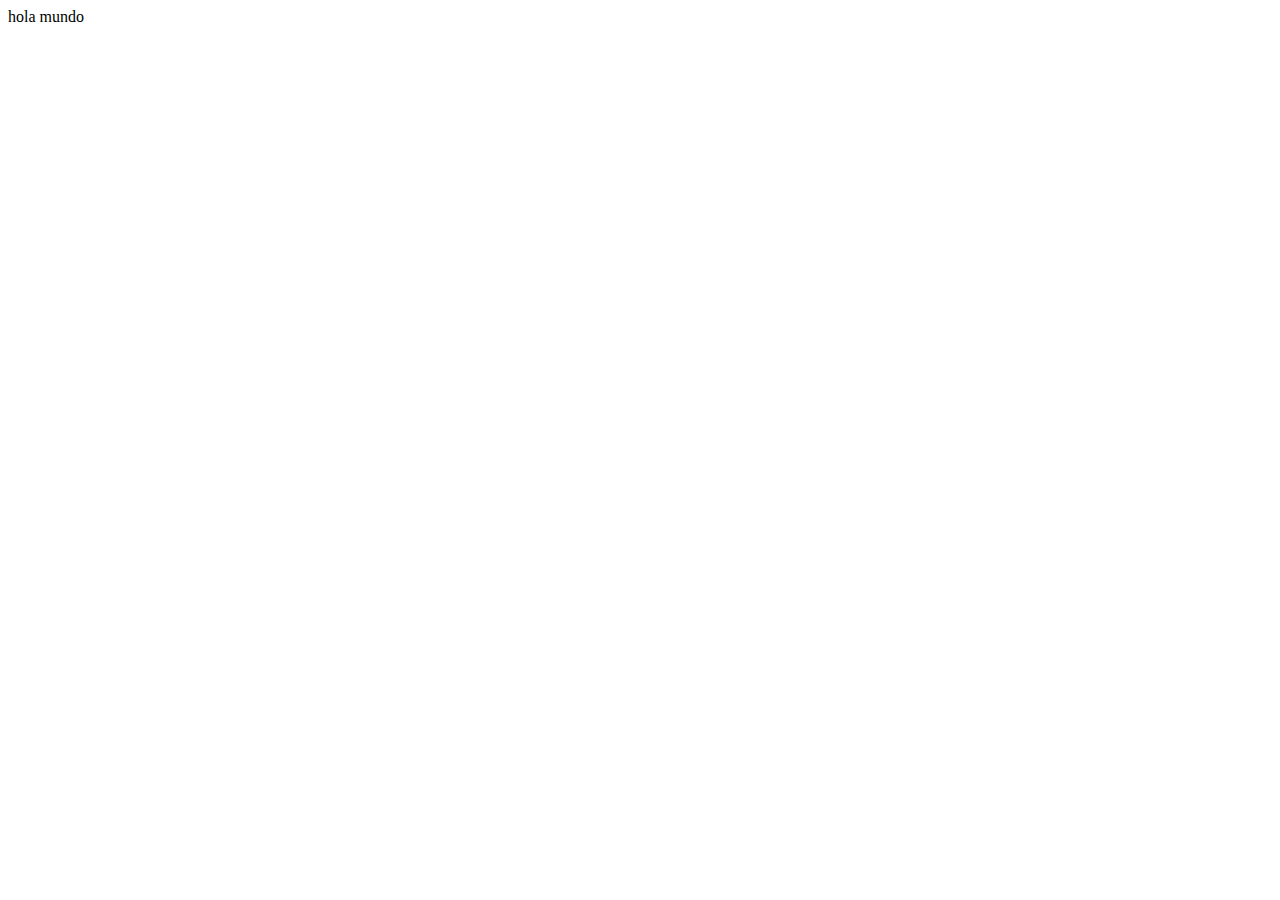
==== clases/3-Twitter/index.html @ 3c1ba461 "[modified] base project" ====
<!DOCTYPE html>
<html lang="en">
  <head>
    <meta charset="UTF-8" />
    <meta http-equiv="X-UA-Compatible" content="IE=edge" />
    <meta name="viewport" content="width=device-width, initial-scale=1.0" />
    <title>Twitter</title>
    <link
      rel="shortcut icon"
      href="./assets/images/icon.png"
      type="image/x-icon"
    />
  </head>
  <body>
    hola mundo
  </body>
</html>
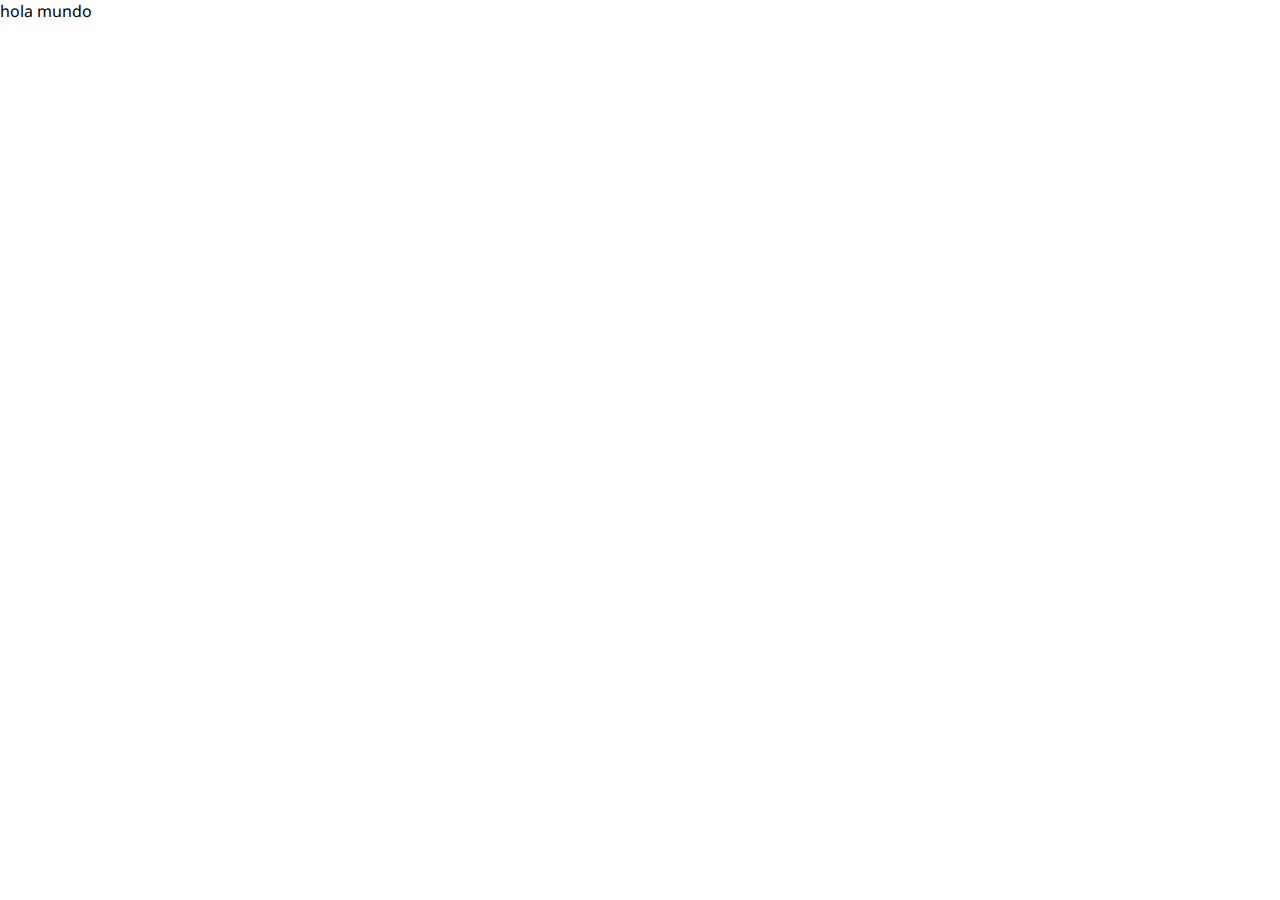
==== commit a23ce0c3: "[modified] add icons pack svg for twitter project" ====
--- a/clases/3-Twitter/index.html
+++ b/clases/3-Twitter/index.html
@@ -10,6 +10,7 @@
       href="./assets/images/icon.png"
       type="image/x-icon"
     />
+    <link rel="stylesheet" href="./assets//css//styles.css" />
   </head>
   <body>
     hola mundo
--- a/clases/3-Twitter/assets/css/styles.css
+++ b/clases/3-Twitter/assets/css/styles.css
@@ -0,0 +1,6 @@
+@import url("https://fonts.googleapis.com/css2?family=Noto+Sans&family=Poppins:wght@500;600&display=swap");
+
+body {
+  margin: 0;
+  font-family: "Noto Sans", sans-serif;
+}
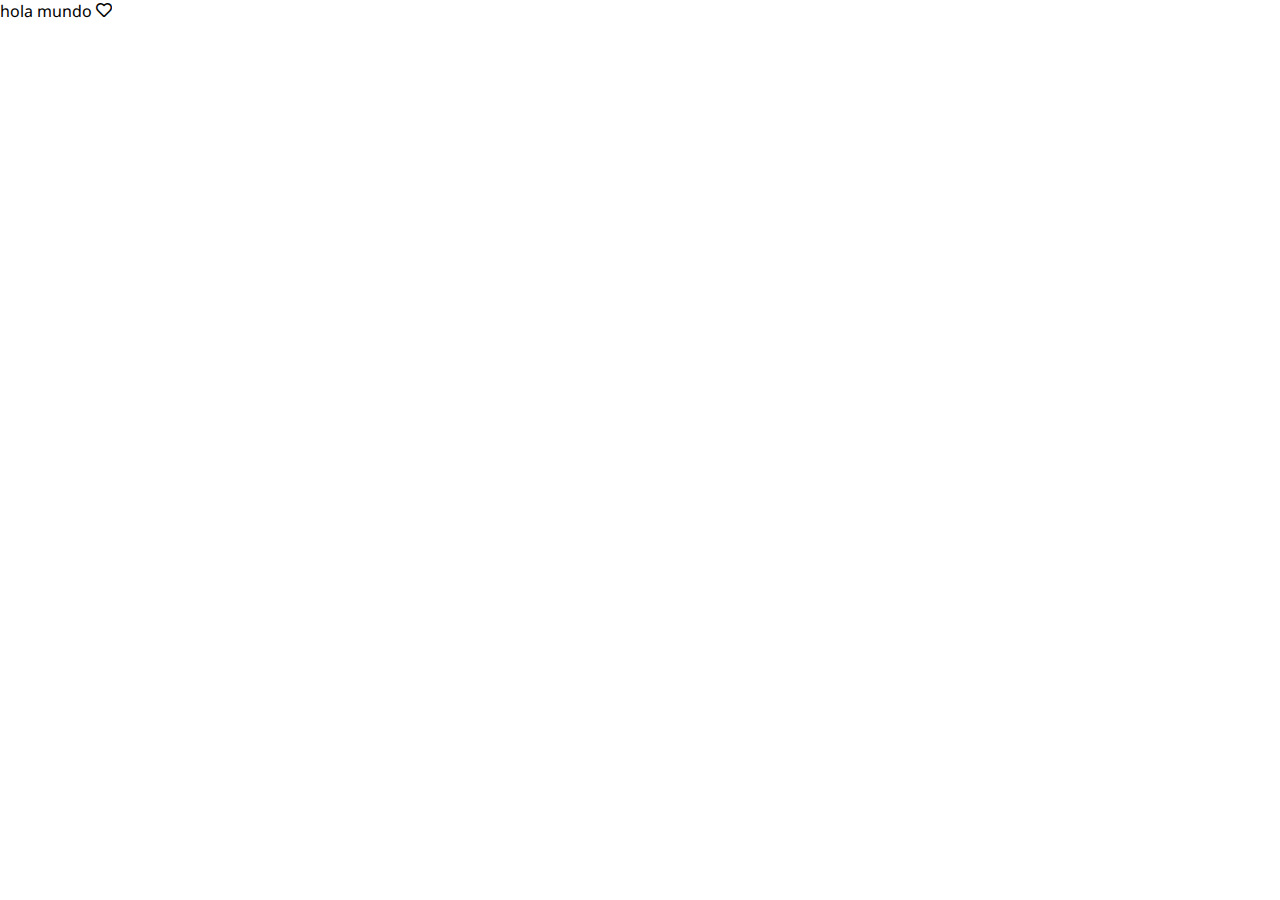
==== commit 0e33735b: "[add] icons from iconmoon app" ====
--- a/clases/3-Twitter/index.html
+++ b/clases/3-Twitter/index.html
@@ -10,9 +10,10 @@
       href="./assets/images/icon.png"
       type="image/x-icon"
     />
-    <link rel="stylesheet" href="./assets//css//styles.css" />
+    <link rel="stylesheet" href="./assets/css/icons.css" />
+    <link rel="stylesheet" href="./assets/css/styles.css" />
   </head>
   <body>
-    hola mundo
+    hola mundo <i class="tab-hearth"></i>
   </body>
 </html>
--- a/clases/3-Twitter/assets/css/icons.css
+++ b/clases/3-Twitter/assets/css/icons.css
@@ -0,0 +1,55 @@
+@font-face {
+  font-family: "twitterab";
+  src: url("../webfonts/twitterab.eot");
+  src: url("../webfonts/twitterab.eot") format("embedded-opentype"),
+    url("../webfonts/twitterab.ttf") format("truetype"),
+    url("../webfonts/twitterab.woff") format("woff"),
+    url("../webfonts/twitterab.svg") format("svg");
+  font-weight: normal;
+  font-style: normal;
+  font-display: block;
+}
+
+[class^="tab-"],
+[class*=" tab-"] {
+  /* use !important to prevent issues with browser extensions that change fonts */
+  font-family: "twitterab" !important;
+  speak: never;
+  font-style: normal;
+  font-weight: normal;
+  font-variant: normal;
+  text-transform: none;
+  line-height: 1;
+
+  /* Better Font Rendering =========== */
+  -webkit-font-smoothing: antialiased;
+  -moz-osx-font-smoothing: grayscale;
+}
+
+.tab-adduser:before {
+  content: "\e900";
+}
+.tab-compass:before {
+  content: "\e901";
+}
+.tab-hearth:before {
+  content: "\e902";
+}
+.tab-house:before {
+  content: "\e903";
+}
+.tab-image:before {
+  content: "\e904";
+}
+.tab-mark:before {
+  content: "\e905";
+}
+.tab-marksolid:before {
+  content: "\e906";
+}
+.tab-message:before {
+  content: "\e907";
+}
+.tab-reload:before {
+  content: "\e908";
+}
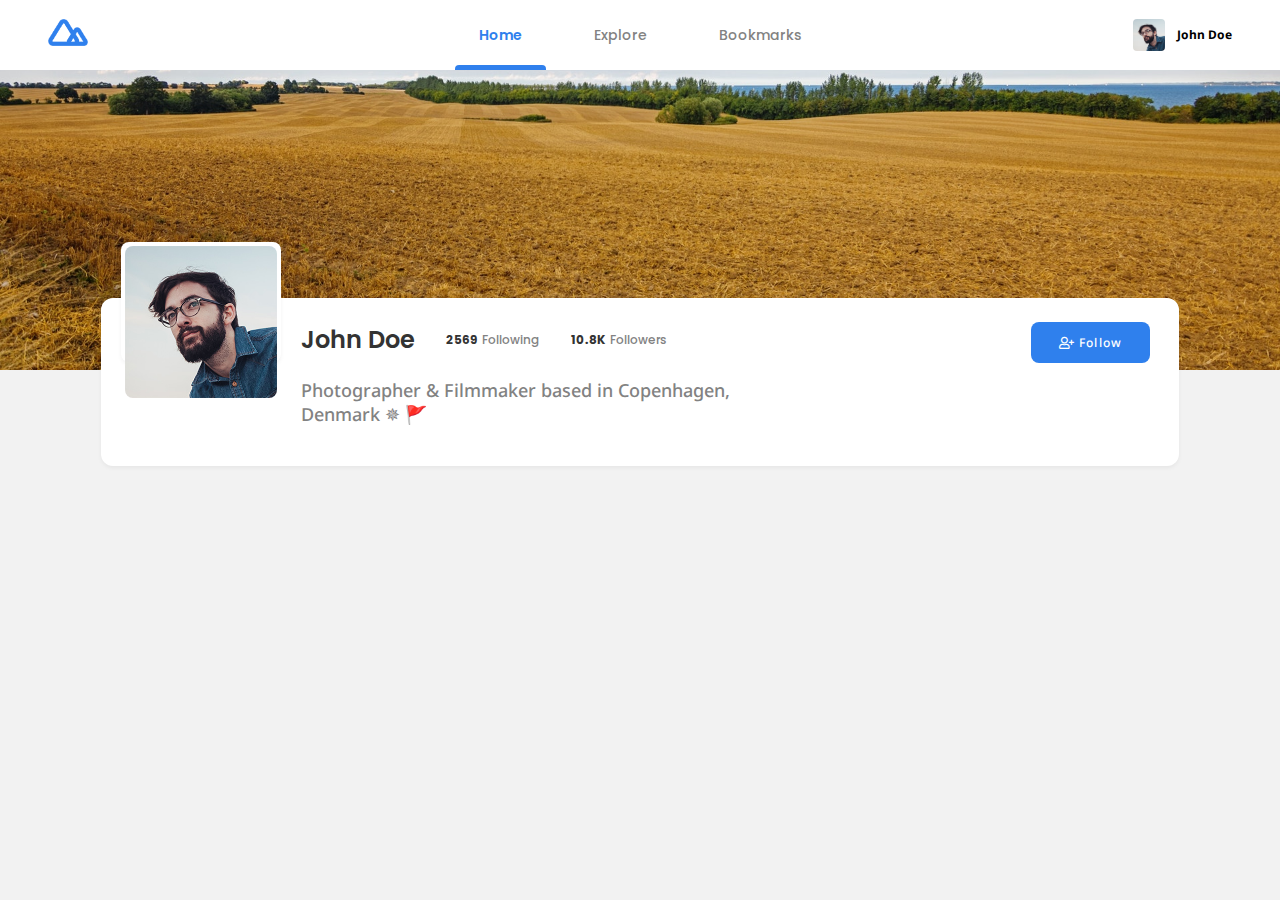
==== commit 89409a01: "[modified] add new profile cotnent" ====
--- a/clases/3-Twitter/index.html
+++ b/clases/3-Twitter/index.html
@@ -14,6 +14,91 @@
     <link rel="stylesheet" href="./assets/css/styles.css" />
   </head>
   <body>
-    hola mundo <i class="tab-hearth"></i>
+    <header class="Header">
+      <div class="Container">
+        <div class="HeaderContent">
+          <a href="#" class="HeaderLogo">
+            <img
+              class="HeaderLogoImage"
+              src="./assets/images/logo.png"
+              alt="Twitter ab"
+            />
+          </a>
+          <nav class="HeaderNav">
+            <ul class="HeaderMenu">
+              <li class="HeaderMenuItem HeaderMenuItem--active">
+                <a href="#" class="HeaderMenuLink">Home</a>
+              </li>
+              <li class="HeaderMenuItem">
+                <a href="#" class="HeaderMenuLink">Explore</a>
+              </li>
+              <li class="HeaderMenuItem">
+                <a href="#" class="HeaderMenuLink">Bookmarks</a>
+              </li>
+            </ul>
+          </nav>
+          <div class="HeaderProfile">
+            <img
+              class="HeaderAvatar"
+              src="./assets/images/person_2.jpg"
+              alt="John Doe"
+            />
+            <h3 class="HeaderProfileName">John Doe</h3>
+          </div>
+        </div>
+      </div>
+    </header>
+
+    <section class="SectionHero">
+      <div class="SectionHeroBanner"></div>
+      <div class="SectionHeroContent">
+        <div class="Container">
+          <div class="SectionHeroProfile">
+            <figure class="SectionHeroProfileAvatar">
+              <img src="./assets/images/person_2.jpg" alt="John Doe" />
+            </figure>
+            <div class="SectionHeroProfileContent">
+              <div class="SectionHeroProfileInfo">
+                <h2 class="SectionHeroProfileName">John Doe</h2>
+                <div class="SectionHeroProfileMeta">
+                  <label class="SectionHeroProfileMetaFollows">
+                    <strong>2569</strong>Following</label
+                  >
+                  <label class="SectionHeroProfileMetaFollows">
+                    <strong>10.8K</strong>Followers</label
+                  >
+                </div>
+              </div>
+              <p class="SectionHeroProfileDescription">
+                Photographer & Filmmaker based in Copenhagen, Denmark ✵ 🚩
+              </p>
+            </div>
+            <div class="SectionHeroProfileActions">
+              <button class="Button Button--blue">
+                <i class="tab-adduser"></i> Follow
+              </button>
+            </div>
+          </div>
+        </div>
+      </div>
+    </section>
+
+    <section class="MobileNav">
+      <ul class="MobileNavMenu">
+        <li class="MobileNavMenuItem">
+          <a href="" class="MobileNavMenuLink">
+            <i class="tab-house"></i>
+          </a>
+        </li>
+        <li class="MobileNavMenuItem MobileNavMenuItem--active">
+          <a href="" class="MobileNavMenuLink"> <i class="tab-compass"></i></a>
+        </li>
+        <li class="MobileNavMenuItem">
+          <a href="" class="MobileNavMenuLink">
+            <i class="tab-marksolid"></i
+          ></a>
+        </li>
+      </ul>
+    </section>
   </body>
 </html>
--- a/clases/3-Twitter/assets/css/styles.css
+++ b/clases/3-Twitter/assets/css/styles.css
@@ -1,6 +1,403 @@
 @import url("https://fonts.googleapis.com/css2?family=Noto+Sans&family=Poppins:wght@500;600&display=swap");
+
+:root {
+  --fontMain: #828282;
+  --fontSecondary: #333333;
+  --focus: #2f80ed;
+  --focusHover: #1b4e92;
+  --black: #4f4f4f;
+  --gray: #bdbdbd;
+  --white: #ffffff;
+  --background: #f2f2f2;
+  --backgroundSecondary: #fafafa;
+}
+
+* {
+  box-sizing: border-box;
+}
 
 body {
   margin: 0;
   font-family: "Noto Sans", sans-serif;
-}
+  background-color: var(--background);
+  font-weight: 500;
+}
+
+h1,
+h2,
+h3,
+h4,
+h5,
+h6 {
+  font-family: "Poppins", sans-serif;
+  margin: 0;
+  font-weight: 600;
+}
+
+a,
+a:visited,
+a:link {
+  text-decoration: none;
+  color: var(--fontMain);
+}
+/*
+* 0.25rem = 4px
+* 0.5rem = 8px
+* 0.75rem = 12px
+* 1rem = 16px
+* 1.5rem = 24px
+* 2rem = 32px
+* 2.5rem = 40px
+* 3.125rem = 50px
+*/
+
+/*
+* Utils
+*/
+
+.Container {
+  margin: 0 auto;
+  width: 100%;
+  max-width: calc(100% - 2rem);
+}
+
+.Button {
+  border: none;
+  appearance: none;
+  font-family: "Noto Sans", sans-serif;
+  display: inline-flex;
+  align-items: center;
+  justify-content: center;
+  border-radius: 0.5rem;
+  font-size: 0.75rem;
+  font-weight: 500;
+  padding: 0.75rem 1.75rem;
+  letter-spacing: 1.125px;
+  cursor: pointer;
+  transition: all 0.25s ease-in-out;
+}
+.Button i {
+  margin: 0 0.25rem 0 0;
+}
+.Button:hover {
+  transform: translateY(-0.25rem);
+  background-color: var(--focusHover);
+  box-shadow: 0 0.25rem 0.5rem 0 rgba(0, 0, 0, 0.15);
+}
+.Button:active {
+  transform: translateY(0);
+  box-shadow: 0 0 0 0 rgb(0, 0, 0);
+}
+.Button--blue {
+  color: var(--white);
+  background-color: var(--focus);
+}
+
+/*
+* Header
+*/
+.Header {
+  height: 4.375rem;
+  display: flex;
+  align-items: center;
+  background-color: var(--white);
+}
+
+.HeaderLogo {
+  display: block;
+  z-index: 2;
+}
+.HeaderLogoImage {
+  max-width: 2.5rem;
+}
+.HeaderContent {
+  display: flex;
+  justify-content: space-between;
+  align-items: center;
+}
+.HeaderAvatar {
+  max-width: 2rem;
+  border-radius: 0.25rem;
+}
+.HeaderNav {
+  display: none;
+  z-index: 1;
+}
+.HeaderProfile {
+  z-index: 2;
+}
+.HeaderProfileName {
+  display: none;
+  font-size: 0.75rem;
+  line-height: 0.75rem;
+  font-family: "Noto Sans", sans-serif;
+  font-weight: 700;
+}
+
+.HeaderMenu {
+  padding: 0;
+  margin: 0;
+  list-style: none;
+  display: flex;
+  align-items: center;
+  justify-content: center;
+  height: 4.375rem;
+}
+.HeaderMenuItem {
+  height: 100%;
+  display: flex;
+  align-items: center;
+  justify-content: center;
+  margin: 0 1.5rem 0 0;
+  position: relative;
+}
+.HeaderMenuItem::before {
+  content: "";
+  position: absolute;
+  background-color: transparent;
+  height: 5px;
+  width: 100%;
+  left: 0;
+  bottom: 0;
+  border-top-left-radius: 0.25rem;
+  border-top-right-radius: 0.25rem;
+}
+.HeaderMenuItem:last-child {
+  margin: 0;
+}
+.HeaderMenuLink {
+  padding: 0 1.5rem;
+  font-family: "Poppins", sans-serif;
+  font-size: 0.875rem;
+  line-height: 0.875rem;
+  font-weight: 500;
+  color: var(--fontMain);
+  display: flex;
+  width: 100%;
+  height: 100%;
+  align-items: center;
+  justify-content: center;
+}
+.HeaderMenuItem:hover .HeaderMenuLink,
+.HeaderMenuItem--active .HeaderMenuLink {
+  color: var(--focus);
+  font-weight: 600;
+}
+.HeaderMenuItem:hover::before,
+.HeaderMenuItem--active::before {
+  background-color: var(--focus);
+}
+
+/*
+* Mobile Nav
+*/
+.MobileNav {
+  position: fixed;
+  bottom: 0;
+  left: 0;
+  width: 100%;
+  background-color: var(--white);
+  padding: 0 0.75rem;
+}
+.MobileNavMenu {
+  list-style: none;
+  padding: 0;
+  margin: 0;
+  display: grid;
+  grid-template: 1fr / repeat(3, 1fr);
+  grid-gap: 0;
+}
+.MobileNavMenuItem {
+  height: 4.375rem;
+  display: flex;
+  align-items: center;
+  justify-content: center;
+  position: relative;
+}
+.MobileNavMenuItem::before {
+  content: "";
+  position: absolute;
+  background-color: transparent;
+  height: 5px;
+  width: 100%;
+  left: 0;
+  bottom: 0;
+  border-top-left-radius: 0.25rem;
+  border-top-right-radius: 0.25rem;
+}
+.MobileNavMenuItem--active::before {
+  background-color: var(--focus);
+}
+
+.MobileNavMenuLink {
+  display: flex;
+  align-items: center;
+  justify-content: center;
+  height: 2.5rem;
+  width: 100%;
+  border-radius: 0.5rem;
+}
+.MobileNavMenuLink:active {
+  background-color: var(--background);
+}
+.MobileNavMenuLink i {
+  font-size: 1.25rem;
+}
+.MobileNavMenuItem--active .MobileNavMenuLink i {
+  color: var(--focus);
+}
+
+/*
+* SectionHero
+*/
+.SectionHero {
+}
+.SectionHeroBanner {
+  min-height: 10.625rem;
+  background-image: url("../images/banner.jpg");
+  background-size: cover;
+  background-position: bottom;
+  background-repeat: no-repeat;
+}
+.SectionHeroContent {
+  transform: translateY(-1.5rem);
+  text-align: center;
+}
+.SectionHeroProfile {
+  position: relative;
+  background-color: var(--white);
+  box-shadow: 0px 2px 4px rgba(0, 0, 0, 0.05);
+  border-radius: 0.75rem;
+  padding: 3.25rem 1.5rem 1.75rem;
+}
+.SectionHeroProfileAvatar {
+  position: absolute;
+  width: 7.5rem;
+  height: 7.5rem;
+  margin: 0 auto;
+  font-size: 0;
+  left: 0;
+  right: 0;
+  top: -5rem;
+  background-color: var(--white);
+  box-shadow: 0px 2px 4px rgba(0, 0, 0, 0.05);
+  padding: 0.25rem;
+  border-radius: 8px;
+}
+.SectionHeroProfileAvatar img {
+  max-width: 100%;
+  border-radius: 8px;
+}
+.SectionHeroProfileName {
+  font-size: 1.5rem;
+  line-height: 2.25rem;
+  color: var(--fontSecondary);
+  margin: 0 0 0.75rem;
+}
+.SectionHeroProfileMeta {
+  width: calc(100% - 5rem);
+  display: flex;
+  align-items: center;
+  justify-content: center;
+  margin: 0 auto 1.5rem;
+}
+.SectionHeroProfileMetaFollows {
+  font-size: 0.75rem;
+  line-height: 0.75rem;
+  color: var(--fontMain);
+  font-family: "Poppins", sans-serif;
+  font-weight: 500;
+}
+.SectionHeroProfileMetaFollows:first-child {
+  margin: 0 2rem 0 0;
+}
+.SectionHeroProfileMetaFollows strong {
+  color: var(--fontSecondary);
+  margin: 0 0.25rem 0 0;
+}
+.SectionHeroProfileDescription {
+  font-size: 1.125rem;
+  line-height: 1.5rem;
+  color: var(--fontMain);
+  margin: 0 0 1.75rem;
+}
+/*575px*/
+@media screen and (min-width: 35.94rem) {
+}
+
+/*768px*/
+@media screen and (min-width: 48rem) {
+  .HeaderNav {
+    display: block;
+    position: absolute;
+    left: 0;
+    right: 0;
+    margin: 0 auto;
+  }
+  .MobileNav {
+    display: none;
+  }
+  .HeaderContent {
+    position: relative;
+  }
+  .HeaderProfile {
+    display: flex;
+    align-items: center;
+  }
+  .HeaderAvatar {
+    margin: 0 0.75rem 0 0;
+  }
+  .HeaderProfileName {
+    display: block;
+  }
+  .SectionHeroBanner {
+    min-height: 18.75rem;
+  }
+  .SectionHeroProfile {
+    display: grid;
+    grid-template: 1fr / 10rem 1fr 8rem;
+    grid-gap: 0 1.25rem;
+    padding: 1.5rem 1.25rem 1.5rem;
+  }
+  .SectionHeroProfileAvatar {
+    position: static;
+    width: 10rem;
+    transform: translateY(-5rem);
+  }
+  .SectionHeroContent {
+    text-align: left;
+    transform: translateY(-4.5rem);
+  }
+  .SectionHeroProfileInfo {
+    display: flex;
+    margin: 0 0 1.25rem;
+  }
+  .SectionHeroProfileName {
+    flex: 0 1 auto;
+    margin: 0 2rem 0 0;
+  }
+  .SectionHeroProfileDescription {
+    margin: 0;
+    max-width: 28.125rem;
+  }
+  .SectionHeroProfileMeta {
+    width: auto;
+    justify-content: flex-start;
+    margin: 0;
+  }
+}
+
+/*980px*/
+@media screen and (min-width: 61.25rem) {
+  .SectionHeroContent .Container {
+    max-width: 69.375rem;
+    padding: 0 1rem;
+  }
+  .Header .Container {
+    max-width: calc(100% - 6rem);
+  }
+}
+
+/*1280px*/
+@media screen and (min-width: 80rem) {
+}
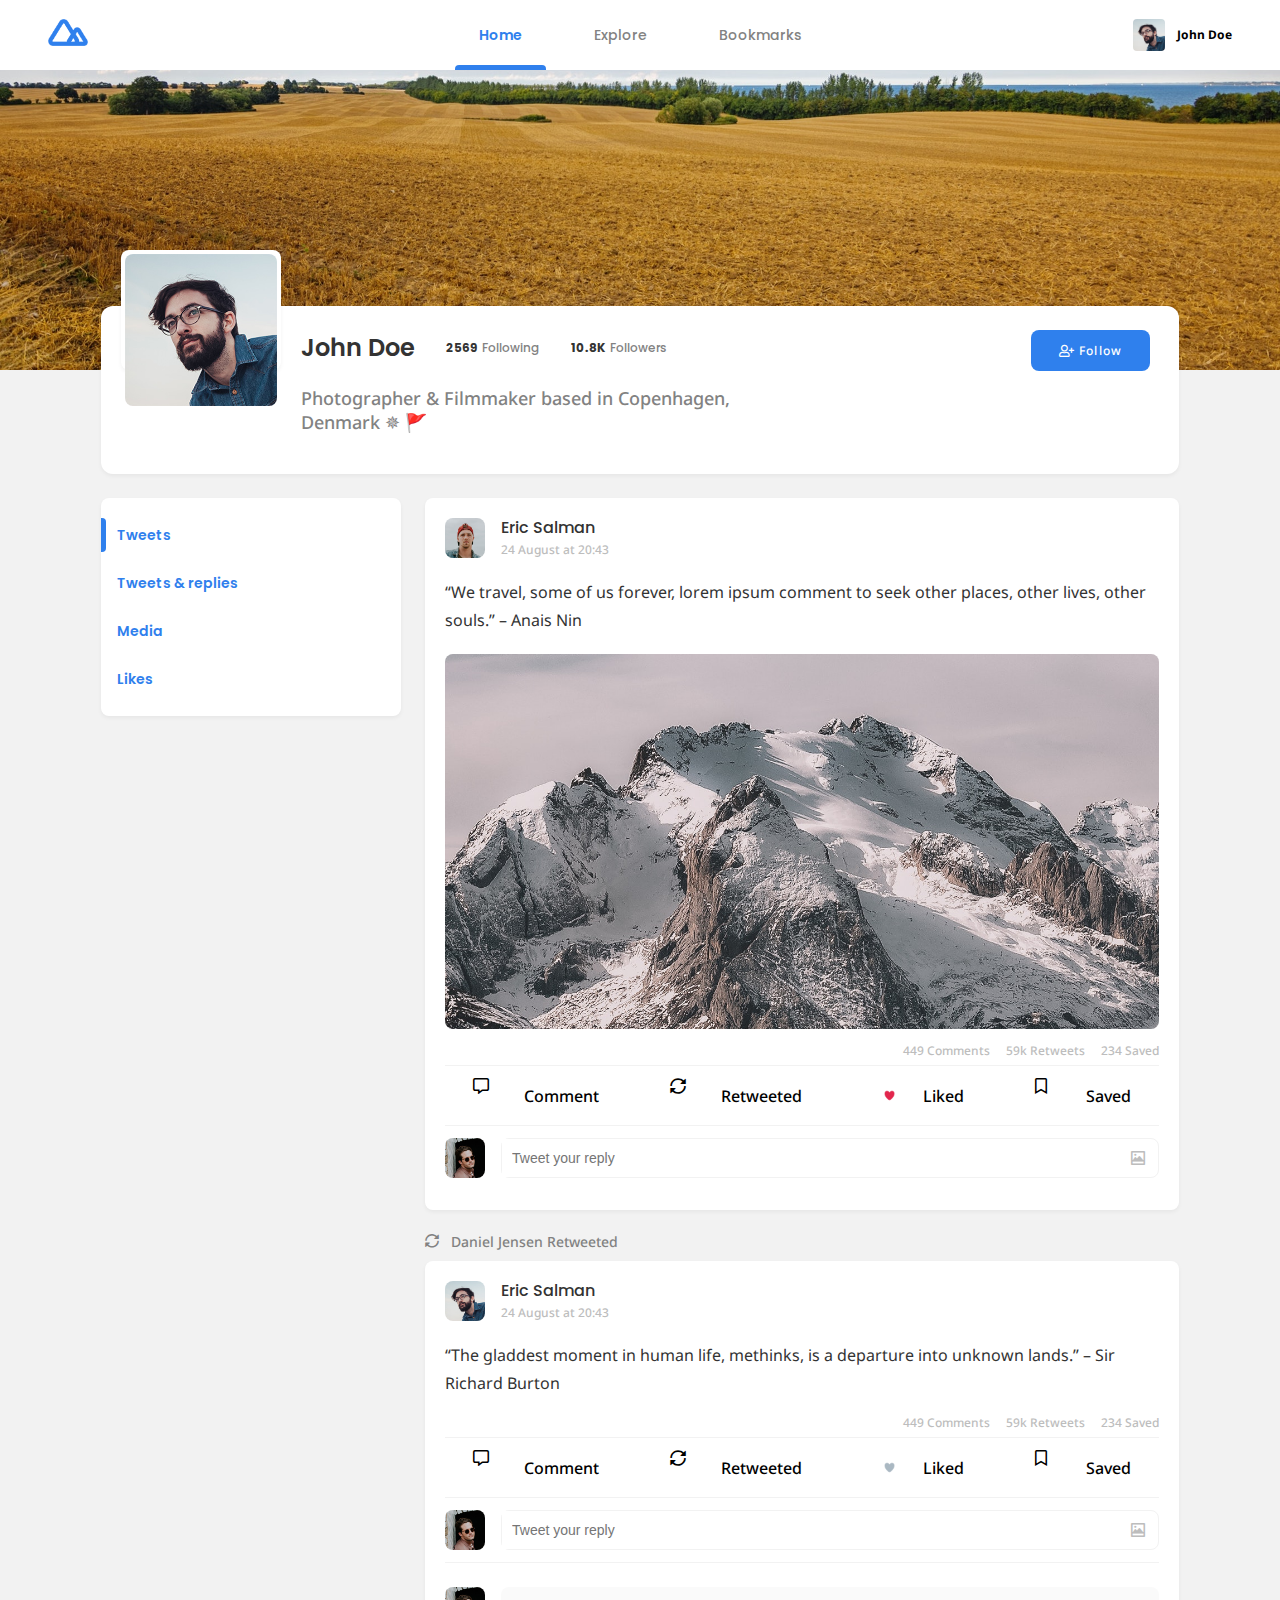
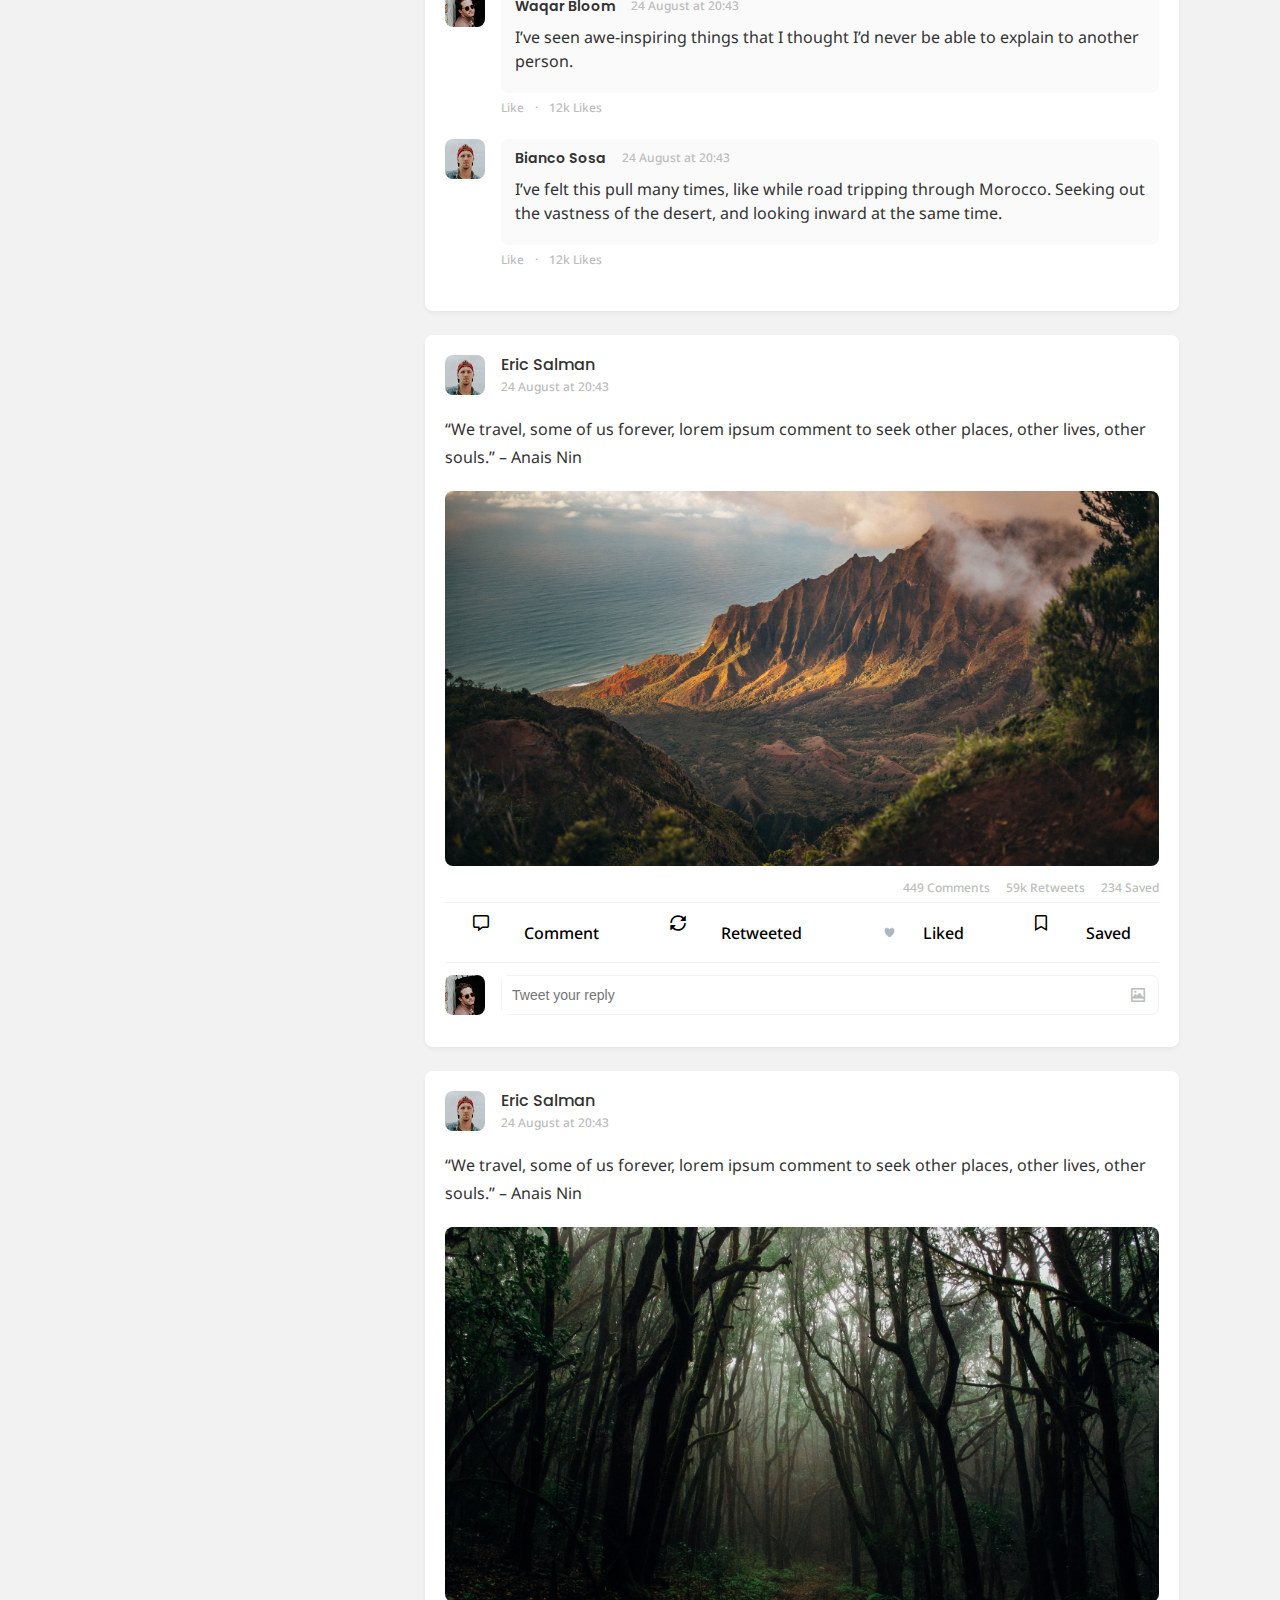
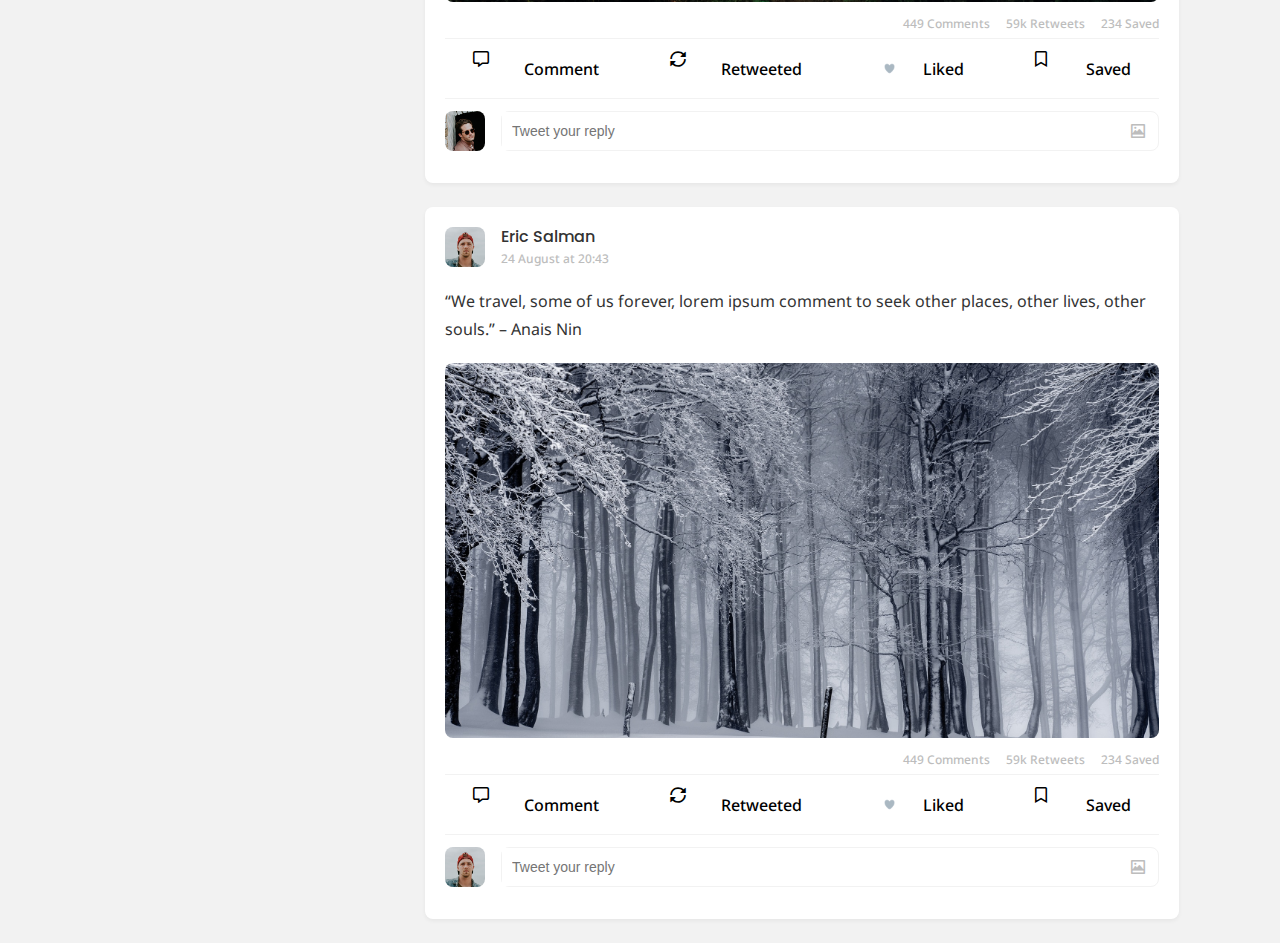
==== commit 219fbfbe: "[modified] add las part of twitter layout" ====
--- a/clases/3-Twitter/index.html
+++ b/clases/3-Twitter/index.html
@@ -83,6 +83,410 @@
       </div>
     </section>
 
+    <section class="SectionBodyContent">
+      <div class="Container">
+        <div class="SectionBodyGrid">
+          <div class="SectionBodyGridItem SectionBodyGridItem--left">
+            <aside class="Sidebar">
+              <ul class="SidebarFilters">
+                <li class="SidebarFilter SidebarFilter--active">
+                  <a class="SidebarFilterLink" href="#">Tweets</a>
+                </li>
+                <li class="SidebarFilter">
+                  <a class="SidebarFilterLink" href="#">Tweets & replies</a>
+                </li>
+                <li class="SidebarFilter">
+                  <a class="SidebarFilterLink" href="#">Media</a>
+                </li>
+                <li class="SidebarFilter">
+                  <a class="SidebarFilterLink" href="#">Likes</a>
+                </li>
+              </ul>
+            </aside>
+          </div>
+          <div class="SectionBodyGridItem SectionBodyGridItem--right">
+            <article class="Post">
+              <div class="PostContainer">
+                <div class="PostHeader">
+                  <img
+                    class="PostAvatar"
+                    src="./assets/images/person_3.jpg"
+                    alt="Eric Salman"
+                  />
+                  <div class="PostInfo">
+                    <h3 class="PostName">Eric Salman</h3>
+                    <span class="PostDate">24 August at 20:43 </span>
+                  </div>
+                </div>
+                <div class="PostBody">
+                  <p class="PostText">
+                    “We travel, some of us forever, lorem ipsum comment to seek
+                    other places, other lives, other souls.” – Anais Nin
+                  </p>
+                  <figure class="PostImage">
+                    <img
+                      src="./assets/images/post1.jpg"
+                      alt="Traveling – it leaves you speechless, then turns you into a storyteller."
+                    />
+                  </figure>
+                  <div class="PostCounts">
+                    <span class="PostCount">449 Comments</span>
+                    <span class="PostCount">59k Retweets</span>
+                    <span class="PostCount">234 Saved</span>
+                  </div>
+                  <ul class="PostActions">
+                    <li class="PostAction">
+                      <i class="tab-message"></i><span>Comment</span>
+                    </li>
+                    <li class="PostAction">
+                      <i class="tab-reload"></i><span>Retweeted</span>
+                    </li>
+                    <li
+                      class="
+                        PostAction PostAction--like PostAction--like--active
+                      "
+                    >
+                      <div class="hearth"></div>
+                      <span>Liked</span>
+                    </li>
+                    <li class="PostAction">
+                      <i class="tab-mark"></i><span>Saved</span>
+                    </li>
+                  </ul>
+                  <div class="PostComment">
+                    <img
+                      class="PostAvatar"
+                      src="./assets/images/person_4.jpg"
+                      alt="Arturo Martinez"
+                    />
+                    <form class="PostForm">
+                      <input
+                        class="PostFormReply"
+                        type="text"
+                        placeholder="Tweet your reply"
+                      />
+                      <i class="tab-image"></i>
+                    </form>
+                  </div>
+                </div>
+              </div>
+            </article>
+
+            <article class="Post">
+              <div class="PostRetweet">
+                <i class="tab-reload"></i> <span>Daniel Jensen Retweeted</span>
+              </div>
+              <div class="PostContainer">
+                <div class="PostHeader">
+                  <img
+                    class="PostAvatar"
+                    src="./assets/images/person_2.jpg"
+                    alt="Eric Salman"
+                  />
+                  <div class="PostInfo">
+                    <h3 class="PostName">Eric Salman</h3>
+                    <span class="PostDate">24 August at 20:43 </span>
+                  </div>
+                </div>
+                <div class="PostBody">
+                  <p class="PostText">
+                    “The gladdest moment in human life, methinks, is a departure
+                    into unknown lands.” – Sir Richard Burton
+                  </p>
+                  <div class="PostCounts">
+                    <span class="PostCount">449 Comments</span>
+                    <span class="PostCount">59k Retweets</span>
+                    <span class="PostCount">234 Saved</span>
+                  </div>
+                  <ul class="PostActions">
+                    <li class="PostAction">
+                      <i class="tab-message"></i><span>Comment</span>
+                    </li>
+                    <li class="PostAction">
+                      <i class="tab-reload"></i><span>Retweeted</span>
+                    </li>
+                    <li class="PostAction PostAction--like">
+                      <div class="hearth"></div>
+                      <span>Liked</span>
+                    </li>
+                    <li class="PostAction">
+                      <i class="tab-mark"></i><span>Saved</span>
+                    </li>
+                  </ul>
+                  <div class="PostComment PostComment--with-replies">
+                    <img
+                      class="PostAvatar"
+                      src="./assets/images/person_4.jpg"
+                      alt="Arturo Martinez"
+                    />
+                    <form class="PostForm">
+                      <input
+                        class="PostFormReply"
+                        type="text"
+                        placeholder="Tweet your reply"
+                      />
+                      <i class="tab-image"></i>
+                    </form>
+                  </div>
+                  <div class="PostReplies">
+                    <div class="PostReply">
+                      <img
+                        class="PostAvatar"
+                        src="./assets/images/person_4.jpg"
+                        alt="Arturo Martinez"
+                      />
+                      <div class="PostReplyContent">
+                        <div class="PostReplyComment">
+                          <div class="PostReplyHeader">
+                            <h4 class="PostReplyHeaderName">Waqar Bloom</h4>
+                            <span class="PostReplyHeaderDate"
+                              >24 August at 20:43
+                            </span>
+                          </div>
+                          <p class="PostReplyBody">
+                            I’ve seen awe-inspiring things that I thought I’d
+                            never be able to explain to another person.
+                          </p>
+                        </div>
+                        <div class="PostReplyLikes">
+                          <span>
+                            <div class="hearth"></div>
+                            Like
+                          </span>
+                          ·
+                          <span>12k Likes </span>
+                        </div>
+                      </div>
+                    </div>
+                    <div class="PostReply">
+                      <img
+                        class="PostAvatar"
+                        src="./assets/images/person_3.jpg"
+                        alt="Arturo Martinez"
+                      />
+                      <div class="PostReplyContent">
+                        <div class="PostReplyComment">
+                          <div class="PostReplyHeader">
+                            <h4 class="PostReplyHeaderName">Bianco Sosa</h4>
+                            <span class="PostReplyHeaderDate"
+                              >24 August at 20:43
+                            </span>
+                          </div>
+                          <p class="PostReplyBody">
+                            I’ve felt this pull many times, like while road
+                            tripping through Morocco. Seeking out the vastness
+                            of the desert, and looking inward at the same time.
+                          </p>
+                        </div>
+                        <div class="PostReplyLikes">
+                          <span>
+                            <div class="hearth"></div>
+                            Like
+                          </span>
+                          ·
+                          <span>12k Likes </span>
+                        </div>
+                      </div>
+                    </div>
+                  </div>
+                </div>
+              </div>
+            </article>
+
+            <article class="Post">
+              <div class="PostContainer">
+                <div class="PostHeader">
+                  <img
+                    class="PostAvatar"
+                    src="./assets/images/person_3.jpg"
+                    alt="Eric Salman"
+                  />
+                  <div class="PostInfo">
+                    <h3 class="PostName">Eric Salman</h3>
+                    <span class="PostDate">24 August at 20:43 </span>
+                  </div>
+                </div>
+                <div class="PostBody">
+                  <p class="PostText">
+                    “We travel, some of us forever, lorem ipsum comment to seek
+                    other places, other lives, other souls.” – Anais Nin
+                  </p>
+                  <figure class="PostImage">
+                    <img
+                      src="./assets/images/post3.jpg"
+                      alt="Traveling – it leaves you speechless, then turns you into a storyteller."
+                    />
+                  </figure>
+                  <div class="PostCounts">
+                    <span class="PostCount">449 Comments</span>
+                    <span class="PostCount">59k Retweets</span>
+                    <span class="PostCount">234 Saved</span>
+                  </div>
+                  <ul class="PostActions">
+                    <li class="PostAction">
+                      <i class="tab-message"></i><span>Comment</span>
+                    </li>
+                    <li class="PostAction">
+                      <i class="tab-reload"></i><span>Retweeted</span>
+                    </li>
+                    <li class="PostAction PostAction--like">
+                      <div class="hearth"></div>
+                      <span>Liked</span>
+                    </li>
+                    <li class="PostAction">
+                      <i class="tab-mark"></i><span>Saved</span>
+                    </li>
+                  </ul>
+                  <div class="PostComment">
+                    <img
+                      class="PostAvatar"
+                      src="./assets/images/person_4.jpg"
+                      alt="Arturo Martinez"
+                    />
+                    <form class="PostForm">
+                      <input
+                        class="PostFormReply"
+                        type="text"
+                        placeholder="Tweet your reply"
+                      />
+                      <i class="tab-image"></i>
+                    </form>
+                  </div>
+                </div>
+              </div>
+            </article>
+
+            <article class="Post">
+              <div class="PostContainer">
+                <div class="PostHeader">
+                  <img
+                    class="PostAvatar"
+                    src="./assets/images/person_3.jpg"
+                    alt="Eric Salman"
+                  />
+                  <div class="PostInfo">
+                    <h3 class="PostName">Eric Salman</h3>
+                    <span class="PostDate">24 August at 20:43 </span>
+                  </div>
+                </div>
+                <div class="PostBody">
+                  <p class="PostText">
+                    “We travel, some of us forever, lorem ipsum comment to seek
+                    other places, other lives, other souls.” – Anais Nin
+                  </p>
+                  <figure class="PostImage">
+                    <img
+                      src="./assets/images/post4.jpg"
+                      alt="Traveling – it leaves you speechless, then turns you into a storyteller."
+                    />
+                  </figure>
+                  <div class="PostCounts">
+                    <span class="PostCount">449 Comments</span>
+                    <span class="PostCount">59k Retweets</span>
+                    <span class="PostCount">234 Saved</span>
+                  </div>
+                  <ul class="PostActions">
+                    <li class="PostAction">
+                      <i class="tab-message"></i><span>Comment</span>
+                    </li>
+                    <li class="PostAction">
+                      <i class="tab-reload"></i><span>Retweeted</span>
+                    </li>
+                    <li class="PostAction PostAction--like">
+                      <div class="hearth"></div>
+                      <span>Liked</span>
+                    </li>
+                    <li class="PostAction">
+                      <i class="tab-mark"></i><span>Saved</span>
+                    </li>
+                  </ul>
+                  <div class="PostComment">
+                    <img
+                      class="PostAvatar"
+                      src="./assets/images/person_4.jpg"
+                      alt="Arturo Martinez"
+                    />
+                    <form class="PostForm">
+                      <input
+                        class="PostFormReply"
+                        type="text"
+                        placeholder="Tweet your reply"
+                      />
+                      <i class="tab-image"></i>
+                    </form>
+                  </div>
+                </div>
+              </div>
+            </article>
+
+            <article class="Post">
+              <div class="PostContainer">
+                <div class="PostHeader">
+                  <img
+                    class="PostAvatar"
+                    src="./assets/images/person_3.jpg"
+                    alt="Eric Salman"
+                  />
+                  <div class="PostInfo">
+                    <h3 class="PostName">Eric Salman</h3>
+                    <span class="PostDate">24 August at 20:43 </span>
+                  </div>
+                </div>
+                <div class="PostBody">
+                  <p class="PostText">
+                    “We travel, some of us forever, lorem ipsum comment to seek
+                    other places, other lives, other souls.” – Anais Nin
+                  </p>
+                  <figure class="PostImage">
+                    <img
+                      src="./assets/images/post2.jpg"
+                      alt="Traveling – it leaves you speechless, then turns you into a storyteller."
+                    />
+                  </figure>
+                  <div class="PostCounts">
+                    <span class="PostCount">449 Comments</span>
+                    <span class="PostCount">59k Retweets</span>
+                    <span class="PostCount">234 Saved</span>
+                  </div>
+                  <ul class="PostActions">
+                    <li class="PostAction">
+                      <i class="tab-message"></i><span>Comment</span>
+                    </li>
+                    <li class="PostAction">
+                      <i class="tab-reload"></i><span>Retweeted</span>
+                    </li>
+                    <li class="PostAction PostAction--like">
+                      <div class="hearth"></div>
+                      <span>Liked</span>
+                    </li>
+                    <li class="PostAction">
+                      <i class="tab-mark"></i><span>Saved</span>
+                    </li>
+                  </ul>
+                  <div class="PostComment">
+                    <img
+                      class="PostAvatar"
+                      src="./assets/images/person_3.jpg"
+                      alt="Arturo Martinez"
+                    />
+                    <form class="PostForm">
+                      <input
+                        class="PostFormReply"
+                        type="text"
+                        placeholder="Tweet your reply"
+                      />
+                      <i class="tab-image"></i>
+                    </form>
+                  </div>
+                </div>
+              </div>
+            </article>
+          </div>
+        </div>
+      </div>
+    </section>
+
+    <!-- Section mobile menu -->
     <section class="MobileNav">
       <ul class="MobileNavMenu">
         <li class="MobileNavMenuItem">
@@ -100,5 +504,7 @@
         </li>
       </ul>
     </section>
+
+    <script src="./assets/js/main.js"></script>
   </body>
 </html>
--- a/clases/3-Twitter/assets/css/styles.css
+++ b/clases/3-Twitter/assets/css/styles.css
@@ -10,6 +10,9 @@
   --white: #ffffff;
   --background: #f2f2f2;
   --backgroundSecondary: #fafafa;
+  --borderRadiusSmall: 8px;
+  --borderRadiusMedium: 12px;
+  --shadowSmall: 0px 2px 4px rgba(0, 0, 0, 0.05);
 }
 
 * {
@@ -61,6 +64,24 @@
   max-width: calc(100% - 2rem);
 }
 
+@keyframes buttonAnimado {
+  0% {
+    font-size: 10px;
+    color: red;
+    background-color: skyblue;
+  }
+  30% {
+    font-size: 15px;
+    color: purple;
+    background-color: slategray;
+  }
+  100% {
+    font-size: 12px;
+    color: saddlebrown;
+    background-color: black;
+  }
+}
+
 .Button {
   border: none;
   appearance: none;
@@ -68,17 +89,19 @@
   display: inline-flex;
   align-items: center;
   justify-content: center;
-  border-radius: 0.5rem;
+  border-radius: var(--borderRadiusSmall);
   font-size: 0.75rem;
   font-weight: 500;
   padding: 0.75rem 1.75rem;
   letter-spacing: 1.125px;
   cursor: pointer;
   transition: all 0.25s ease-in-out;
+  animation: buttonAnimado 5s infinite 10s;
 }
 .Button i {
   margin: 0 0.25rem 0 0;
 }
+
 .Button:hover {
   transform: translateY(-0.25rem);
   background-color: var(--focusHover);
@@ -235,7 +258,7 @@
   justify-content: center;
   height: 2.5rem;
   width: 100%;
-  border-radius: 0.5rem;
+  border-radius: var(--borderRadiusSmall);
 }
 .MobileNavMenuLink:active {
   background-color: var(--background);
@@ -266,8 +289,8 @@
 .SectionHeroProfile {
   position: relative;
   background-color: var(--white);
-  box-shadow: 0px 2px 4px rgba(0, 0, 0, 0.05);
-  border-radius: 0.75rem;
+  box-shadow: var(--shadowSmall);
+  border-radius: var(--borderRadiusMedium);
   padding: 3.25rem 1.5rem 1.75rem;
 }
 .SectionHeroProfileAvatar {
@@ -280,13 +303,13 @@
   right: 0;
   top: -5rem;
   background-color: var(--white);
-  box-shadow: 0px 2px 4px rgba(0, 0, 0, 0.05);
+  box-shadow: var(--shadowSmall);
   padding: 0.25rem;
-  border-radius: 8px;
+  border-radius: var(--borderRadiusSmall);
 }
 .SectionHeroProfileAvatar img {
   max-width: 100%;
-  border-radius: 8px;
+  border-radius: var(--borderRadiusSmall);
 }
 .SectionHeroProfileName {
   font-size: 1.5rem;
@@ -321,8 +344,288 @@
   color: var(--fontMain);
   margin: 0 0 1.75rem;
 }
+
+/*
+* Section Body Content
+*/
+.SectionBodyGrid {
+  display: grid;
+}
+.SectionBodyContent {
+  padding: 0 0 5rem;
+}
+
+.Sidebar {
+  background-color: var(--white);
+  border-radius: var(--borderRadiusSmall);
+  box-shadow: var(--shadowSmall);
+  padding: 1.25rem 0;
+  margin: 0 0 1.5rem;
+}
+
+.SidebarFilters {
+  list-style: none;
+  padding: 0;
+  margin: 0;
+}
+.SidebarFilter {
+  position: relative;
+  margin: 0 0 0.875rem;
+}
+.SidebarFilter:last-child {
+  margin: 0;
+}
+.SidebarFilter::before {
+  content: "";
+  position: absolute;
+  background-color: transparent;
+  height: 100%;
+  width: 5px;
+  left: 0;
+  bottom: 0;
+  border-bottom-right-radius: 0.25rem;
+  border-top-right-radius: 0.25rem;
+  transition: all 0.25s ease-in-out;
+}
+.SidebarFilter--active::before,
+.SidebarFilter:hover::before {
+  background-color: var(--focus);
+}
+.SidebarFilter a {
+  display: block;
+  font-size: 0.875rem;
+  line-height: 0.875rem;
+  color: var(--focus);
+  font-family: "Poppins", sans-serif;
+  font-weight: 600;
+  padding: 0.625rem 1rem;
+}
+
+.Post {
+  margin: 0 0 1.5rem;
+}
+.PostRetweet {
+  font-size: 0.875rem;
+  line-height: 0.875rem;
+  color: var(--fontMain);
+  margin: 0 0 0.75rem;
+}
+.PostRetweet i {
+  margin: 0 0.5rem 0 0;
+}
+.PostContainer {
+  background-color: var(--white);
+  border-radius: var(--borderRadiusSmall);
+  box-shadow: var(--shadowSmall);
+  padding: 1.25rem;
+}
+.PostHeader {
+  display: grid;
+  grid-template: 1fr / 2.5rem 1fr;
+  grid-gap: 0 1rem;
+  align-items: center;
+  margin: 0 0 1.25rem;
+}
+.PostAvatar {
+  width: 2.5rem;
+  height: 2.5rem;
+  border-radius: var(--borderRadiusSmall);
+  overflow: hidden;
+}
+.PostInfo {
+  display: flex;
+  flex-direction: column;
+  justify-content: center;
+}
+.PostName {
+  color: var(--fontSecondary);
+  font-weight: 500;
+  font-size: 1rem;
+  line-height: 1rem;
+  margin: 0 0 0.5rem;
+}
+.PostDate {
+  color: var(--gray);
+  font-size: 0.75rem;
+  line-height: 0.75rem;
+}
+.PostBody {
+}
+.PostText {
+  color: var(--fontSecondary);
+  font-weight: 400;
+  line-height: 1.75rem;
+  margin: 0 0 1.25rem;
+}
+.PostImage {
+  margin: 0;
+  font-size: 0;
+  min-height: 6.25rem;
+  max-height: 15.625rem;
+  height: 15.625rem;
+  overflow: hidden;
+  border-radius: var(--borderRadiusSmall);
+  margin: 0 0 1rem;
+}
+.PostImage img {
+  height: 100%;
+  width: 100%;
+  object-fit: cover;
+  object-position: center;
+}
+
+.PostCounts {
+  display: flex;
+  align-items: center;
+  justify-content: flex-end;
+  margin: 0 0 0.5rem;
+}
+.PostCount {
+  display: inline-block;
+  font-size: 0.75rem;
+  line-height: 0.75rem;
+  color: var(--gray);
+  margin: 0 0 0 1rem;
+}
+
+.PostActions {
+  border-top: 1px solid var(--background);
+  border-bottom: 1px solid var(--background);
+  padding: 0.25rem 0;
+  margin: 0;
+  list-style: none;
+  display: flex;
+  justify-content: space-between;
+  align-items: center;
+}
+.PostAction {
+  display: flex;
+  justify-content: center;
+  align-items: center;
+  padding: 0.75rem 1.75rem;
+  border-radius: var(--borderRadiusSmall);
+  cursor: pointer;
+  transition: all 0.25s ease-in-out;
+}
+.PostAction * {
+  pointer-events: none;
+}
+.PostAction:hover {
+  background-color: var(--background);
+}
+.PostAction span {
+  display: none;
+}
+
+.PostAction .hearth {
+  width: 35px;
+  height: 35px;
+  background-size: cover;
+  background-image: url("../images/likeanimation.png");
+  background-repeat: no-repeat;
+  background-position: 0 0;
+  cursor: pointer;
+  transition: background-position 1s steps(28);
+  transition-duration: 0s;
+}
+.PostAction--like--active .hearth {
+  transition-duration: 1s;
+  background-position: -980px 0;
+}
+
+.PostComment {
+  display: grid;
+  grid-template: 1fr / 2.5rem 1fr;
+  grid-gap: 1rem;
+  padding: 0.75rem 0;
+}
+.PostComment--with-replies {
+  border-bottom: 1px solid var(--background);
+  margin: 0 0 1.5rem;
+}
+.PostForm {
+  display: grid;
+  border: 1px solid var(--background);
+  grid-template: 1fr / 1fr 2.5rem;
+  align-items: center;
+  border-radius: var(--borderRadiusSmall);
+}
+.PostForm i {
+  align-self: center;
+  text-align: center;
+  color: var(--gray);
+  cursor: pointer;
+}
+.PostFormReply {
+  outline: none;
+  height: 100%;
+  width: 100%;
+  border: none;
+  padding: 0 0.625rem;
+  font-size: 0.875rem;
+  line-height: 0.875rem;
+}
+
+.PostReplies {
+}
+.PostReply {
+  display: grid;
+  grid-template: 1fr / 2.5rem 1fr;
+  grid-gap: 0 1rem;
+  margin: 0 0 1.5rem;
+}
+.PostReplyContent {
+}
+.PostReplyComment {
+  background-color: var(--backgroundSecondary);
+  padding: 0.75rem 0.875rem 1.25rem;
+  border-radius: var(--borderRadiusSmall);
+  margin: 0 0 0.5rem;
+}
+.PostReplyHeader {
+  display: flex;
+  align-items: center;
+  margin: 0 0 0.75rem;
+}
+.PostReplyHeaderName {
+  font-size: 0.875rem;
+  line-height: 0.875rem;
+  color: var(--fontSecondary);
+  margin: 0 1rem 0 0;
+}
+.PostReplyHeaderDate {
+  font-size: 0.75rem;
+  line-height: 0.875rem;
+  color: var(--gray);
+}
+.PostReplyBody {
+  color: var(--fontSecondary);
+  font-weight: 400;
+  line-height: 1.5rem;
+  margin: 0;
+}
+.PostReplyLikes {
+  color: var(--gray);
+  font-size: 0.75rem;
+  line-height: 0.875rem;
+}
+.PostReplyLikes i {
+  margin: 0 0.5rem 0 0;
+}
+.PostReplyLikes span:first-child {
+  margin: 0 0.5rem 0 0;
+}
+.PostReplyLikes span:last-child {
+  margin: 0 0 0 0.5rem;
+}
+
 /*575px*/
 @media screen and (min-width: 35.94rem) {
+  .PostImage {
+    height: 23.4375rem;
+    min-height: 18.75rem;
+    max-height: 23.4375rem;
+  }
 }
 
 /*768px*/
@@ -366,7 +669,7 @@
   }
   .SectionHeroContent {
     text-align: left;
-    transform: translateY(-4.5rem);
+    margin-top: -2.5rem;
   }
   .SectionHeroProfileInfo {
     display: flex;
@@ -385,10 +688,27 @@
     justify-content: flex-start;
     margin: 0;
   }
+  .SectionBodyGrid {
+    grid-template: 1fr / 18.75rem calc(100% - 20.25rem);
+    grid-gap: 0 1.5rem;
+  }
+  .SectionBodyContent {
+    padding: 0;
+  }
+  .SectionBodyGridItem {
+  }
+  .SectionBodyGridItem--left {
+  }
+  .SectionBodyGridItem--right {
+  }
+  .Sidebar {
+    margin: 0;
+  }
 }
 
 /*980px*/
 @media screen and (min-width: 61.25rem) {
+  .SectionBodyContent .Container,
   .SectionHeroContent .Container {
     max-width: 69.375rem;
     padding: 0 1rem;
@@ -396,6 +716,20 @@
   .Header .Container {
     max-width: calc(100% - 6rem);
   }
+  .PostAction {
+    padding: 0.5rem 1.75rem;
+  }
+  .PostAction .hearth {
+    margin: 0 1rem 0 0;
+  }
+  .PostAction span {
+    display: inline-block;
+  }
+  .PostAction i {
+    margin: 0 1rem 0 0;
+    height: 35px;
+    width: 35px;
+  }
 }
 
 /*1280px*/
